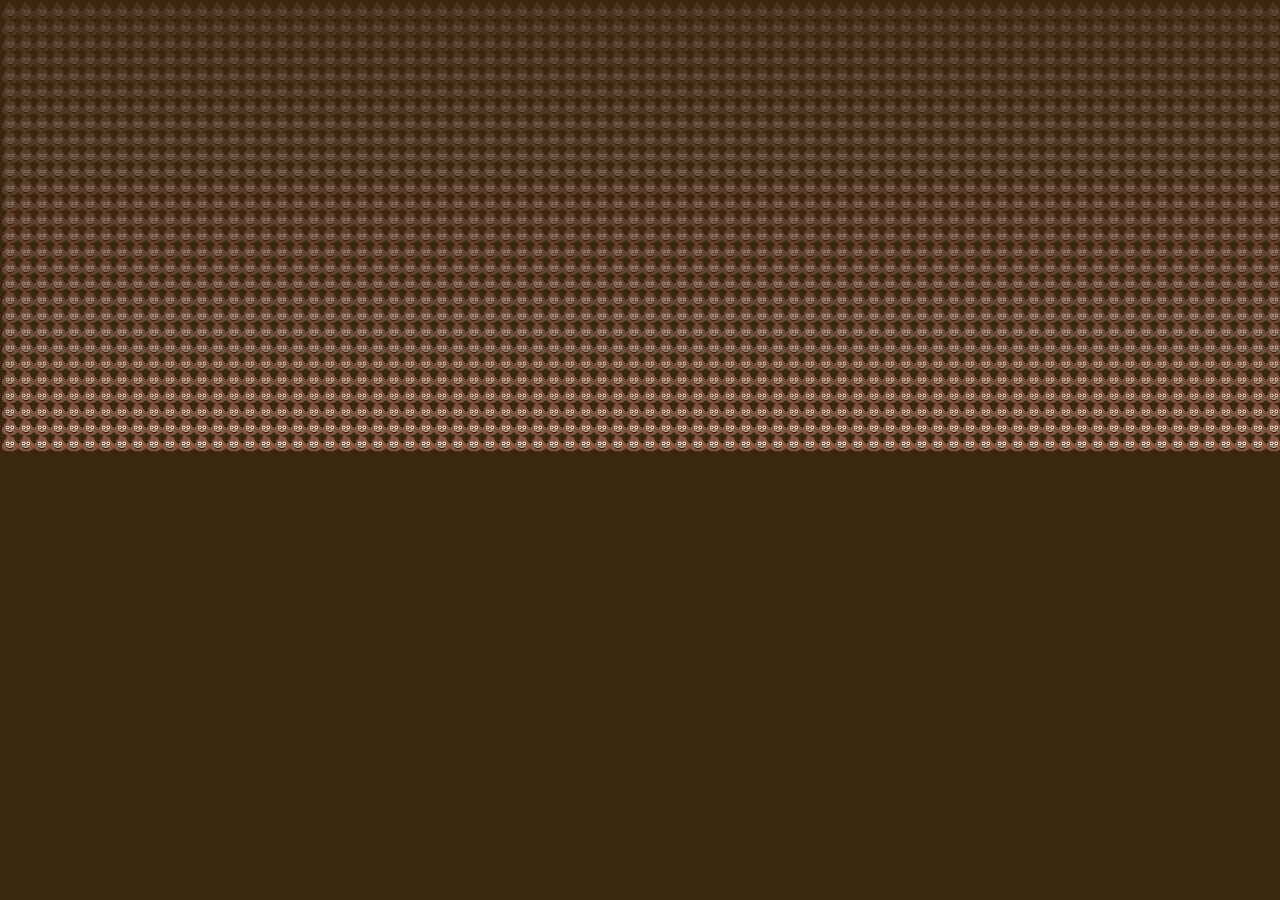
==== index.html @ 9b3a507b "Update HTML structure and metadata" ====
<!DOCTYPE html>
<html lang="de">
<head>
    <meta charset="UTF-8">
    <meta name="viewport" content="width=device-width, initial-scale=1.0">
    <title>Shit happens</title>
    <link rel="stylesheet" href="style.css">
</head>
<body>
    
    <canvas id="matrix-canvas"></canvas>

    <script src="script.js" defer></script>

</body>
</html>
---- style.css ----
body, html {
    margin: 0;
    padding: 0;
    overflow: hidden; /* Verhindert Scrollbalken */
    
    /* Dunkelbrauner Hintergrund passend zum Thema */
    background-color: #3B2B1B; 
}

#matrix-canvas {
    display: block;
    width: 100vw;  /* 100% der Ansichtsfenster-Breite */
    height: 100vh; /* 100% der Ansichtsfenster-Höhe */
}
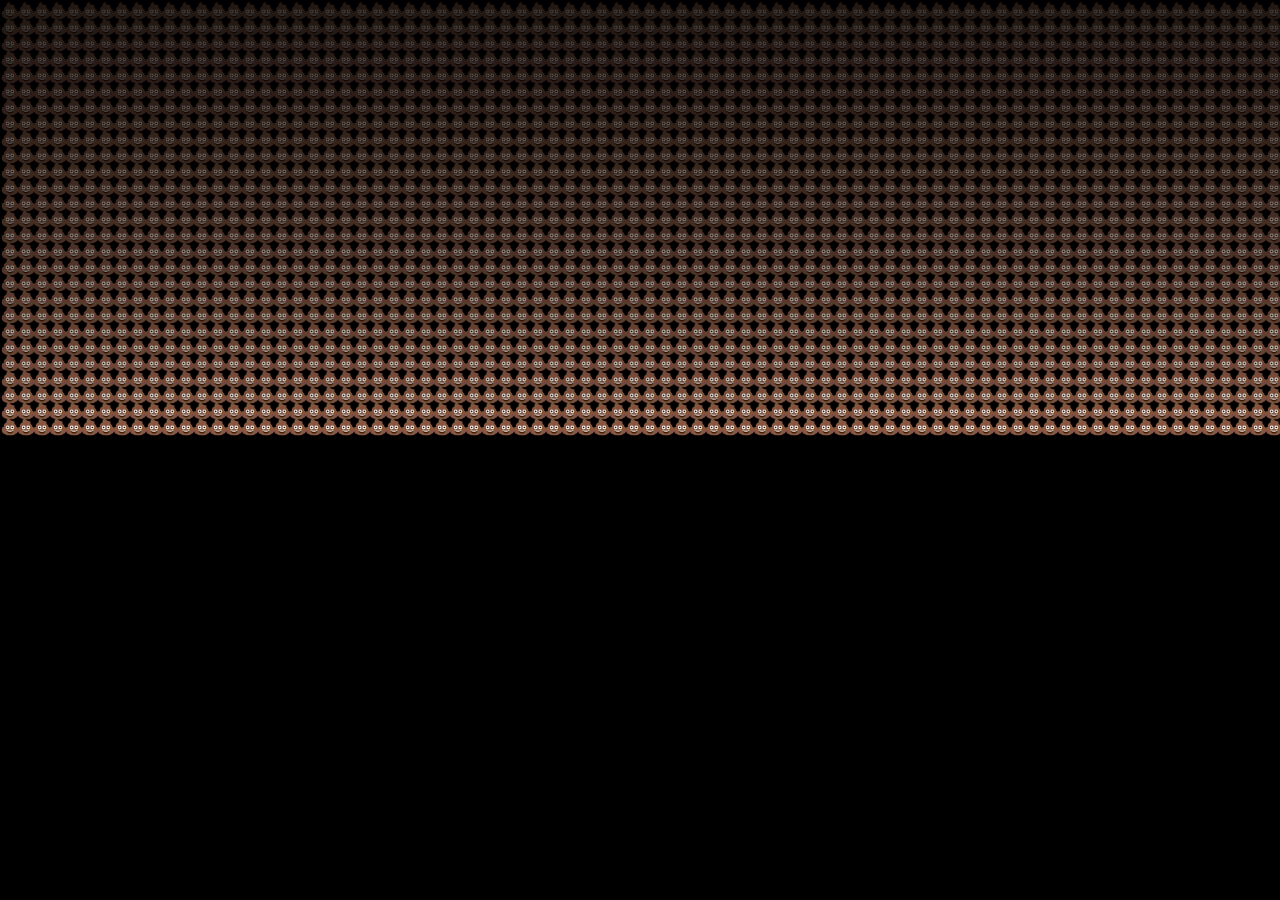
==== commit 6382a179: "Change title and favicon in index.html" ====
--- a/index.html
+++ b/index.html
@@ -3,7 +3,10 @@
 <head>
     <meta charset="UTF-8">
     <meta name="viewport" content="width=device-width, initial-scale=1.0">
-    <title>Shit happens</title>
+    <title>Matrix Effekt</title>
+    
+    <link rel="icon" href="data:image/svg+xml,<svg xmlns=%22http://www.w3.org/2000/svg%22 viewBox=%220 0 100 100%22><text y=%22.9em%22 font-size=%2290%22>💩</text></svg>">
+    
     <link rel="stylesheet" href="style.css">
 </head>
 <body>
--- a/style.css
+++ b/style.css
@@ -1,12 +1,14 @@
+/* Setzt den Browser-Standardabstand zurück */
 body, html {
     margin: 0;
     padding: 0;
     overflow: hidden; /* Verhindert Scrollbalken */
     
-    /* Dunkelbrauner Hintergrund passend zum Thema */
-    background-color: #3B2B1B; 
+    /* Reines Schwarz für maximalen Kontrast */
+    background-color: #000; 
 }
 
+/* Stellt sicher, dass die Leinwand den gesamten Bildschirm einnimmt */
 #matrix-canvas {
     display: block;
     width: 100vw;  /* 100% der Ansichtsfenster-Breite */
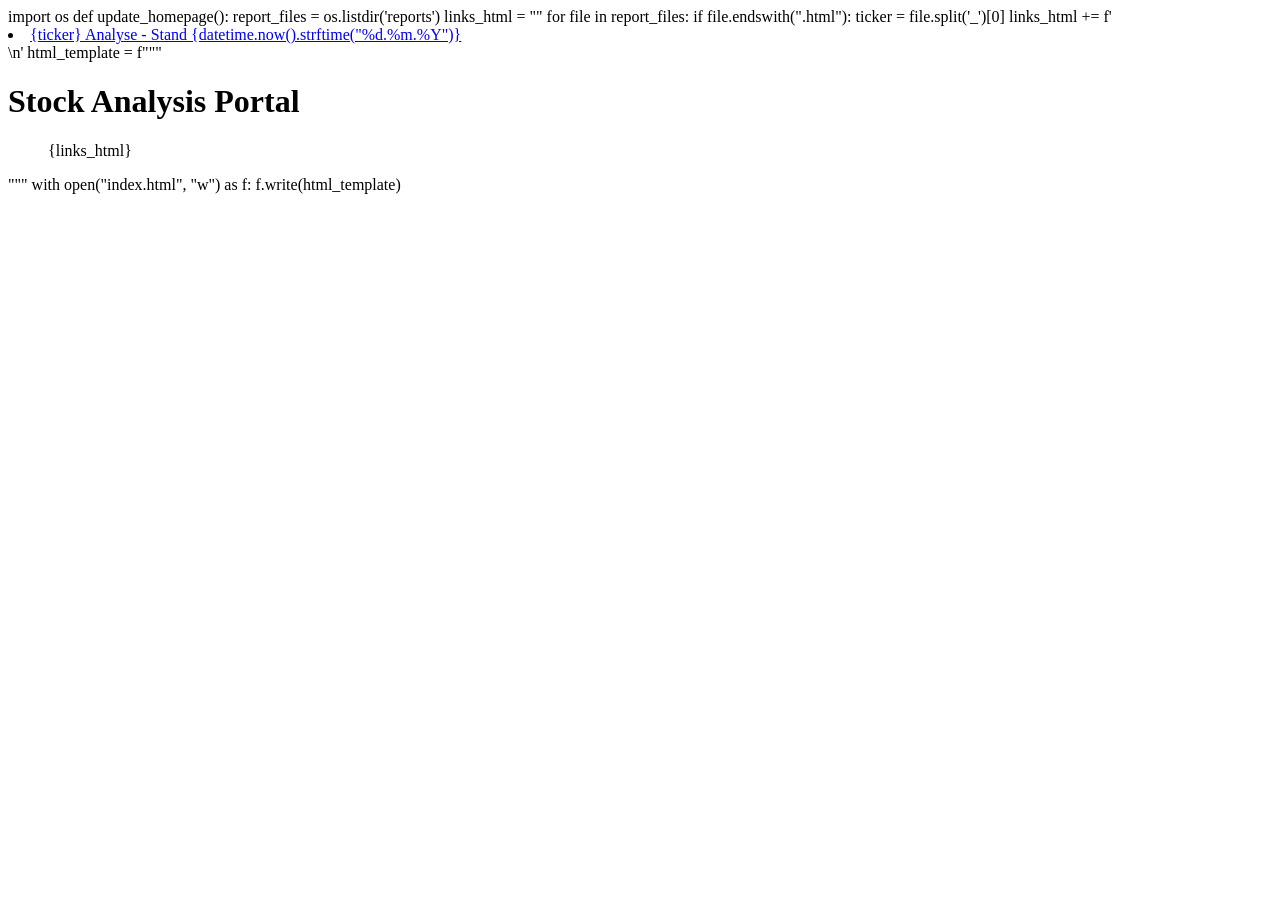
==== commit c03ba734: "new hompage" ====
--- a/index.html
+++ b/index.html
@@ -1,19 +1,22 @@
-<!DOCTYPE html>
-<html lang="de">
-<head>
-    <meta charset="UTF-8">
-    <meta name="viewport" content="width=device-width, initial-scale=1.0">
-    <title>Matrix Effekt</title>
+import os
+
+def update_homepage():
+    report_files = os.listdir('reports')
+    links_html = ""
     
-    <link rel="icon" href="data:image/svg+xml,<svg xmlns=%22http://www.w3.org/2000/svg%22 viewBox=%220 0 100 100%22><text y=%22.9em%22 font-size=%2290%22>💩</text></svg>">
+    for file in report_files:
+        if file.endswith(".html"):
+            ticker = file.split('_')[0]
+            links_html += f'<li><a href="reports/{file}">{ticker} Analyse - Stand {datetime.now().strftime("%d.%m.%Y")}</a></li>\n'
     
-    <link rel="stylesheet" href="style.css">
-</head>
-<body>
-    
-    <canvas id="matrix-canvas"></canvas>
-
-    <script src="script.js" defer></script>
-
-</body>
-</html>
+    html_template = f"""
+    <html>
+    <head><title>Meine Aktien-Analysen</title></head>
+    <body>
+        <h1>Stock Analysis Portal</h1>
+        <ul>{links_html}</ul>
+    </body>
+    </html>
+    """
+    with open("index.html", "w") as f:
+        f.write(html_template)
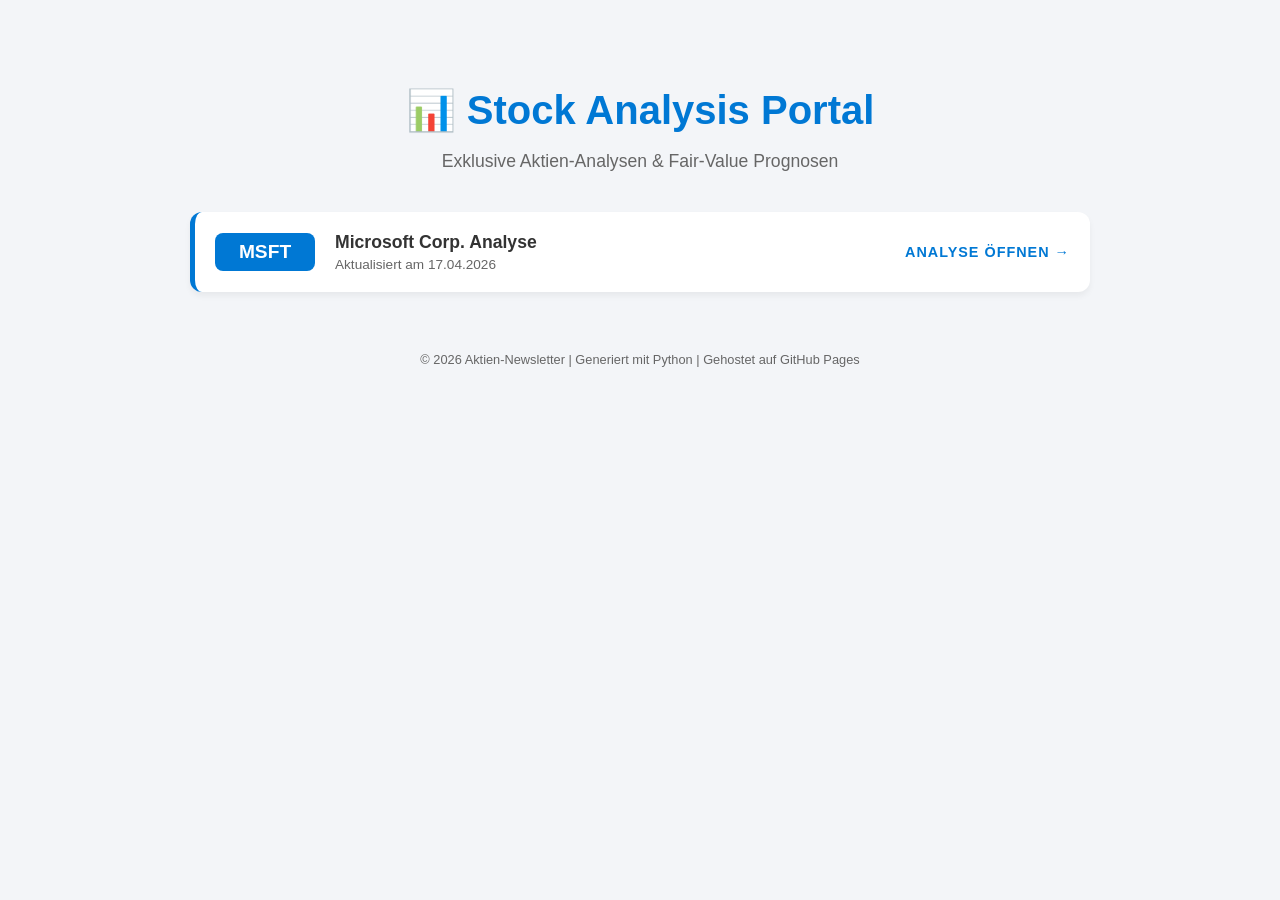
==== commit 2dcccc86: "Fix vom Unfall" ====
--- a/index.html
+++ b/index.html
@@ -1,22 +1,152 @@
-import os
+<!DOCTYPE html>
+<html lang="de">
+<head>
+    <meta charset="UTF-8">
+    <meta name="viewport" content="width=device-width, initial-scale=1.0">
+    <title>Aktien-Analyse Portal</title>
+    <style>
+        /* Modernes Design-Setup */
+        :root {
+            --primary-color: #0078d4;
+            --bg-color: #f3f5f8;
+            --card-bg: #ffffff;
+            --text-main: #333;
+            --text-muted: #666;
+        }
 
-def update_homepage():
-    report_files = os.listdir('reports')
-    links_html = ""
-    
-    for file in report_files:
-        if file.endswith(".html"):
-            ticker = file.split('_')[0]
-            links_html += f'<li><a href="reports/{file}">{ticker} Analyse - Stand {datetime.now().strftime("%d.%m.%Y")}</a></li>\n'
-    
-    html_template = f"""
-    <html>
-    <head><title>Meine Aktien-Analysen</title></head>
-    <body>
-        <h1>Stock Analysis Portal</h1>
-        <ul>{links_html}</ul>
-    </body>
-    </html>
-    """
-    with open("index.html", "w") as f:
-        f.write(html_template)
+        body {
+            font-family: 'Segoe UI', Roboto, Helvetica, Arial, sans-serif;
+            background-color: var(--bg-color);
+            color: var(--text-main);
+            margin: 0;
+            padding: 20px;
+            display: flex;
+            justify-content: center;
+        }
+
+        .container {
+            width: 100%;
+            max-width: 900px;
+            margin-top: 40px;
+        }
+
+        header {
+            text-align: center;
+            margin-bottom: 40px;
+        }
+
+        h1 {
+            color: var(--primary-color);
+            font-size: 2.5rem;
+            margin-bottom: 10px;
+        }
+
+        .subtitle {
+            color: var(--text-muted);
+            font-size: 1.1rem;
+        }
+
+        /* Liste der Analysen */
+        .report-grid {
+            display: grid;
+            grid-template-columns: 1fr;
+            gap: 15px;
+        }
+
+        .report-card {
+            background: var(--card-bg);
+            padding: 20px;
+            border-radius: 12px;
+            box-shadow: 0 4px 6px rgba(0,0,0,0.05);
+            display: flex;
+            justify-content: space-between;
+            align-items: center;
+            transition: transform 0.2s, box-shadow 0.2s;
+            text-decoration: none;
+            color: inherit;
+            border-left: 5px solid var(--primary-color);
+        }
+
+        .report-card:hover {
+            transform: translateY(-2px);
+            box-shadow: 0 8px 15px rgba(0,0,0,0.1);
+        }
+
+        .ticker-info {
+            display: flex;
+            align-items: center;
+        }
+
+        .ticker-symbol {
+            background: var(--primary-color);
+            color: white;
+            padding: 8px 15px;
+            border-radius: 8px;
+            font-weight: bold;
+            font-size: 1.2rem;
+            margin-right: 20px;
+            min-width: 70px;
+            text-align: center;
+        }
+
+        .report-meta {
+            display: flex;
+            flex-direction: column;
+        }
+
+        .report-title {
+            font-weight: 600;
+            font-size: 1.1rem;
+        }
+
+        .report-date {
+            font-size: 0.85rem;
+            color: var(--text-muted);
+            margin-top: 4px;
+        }
+
+        .open-btn {
+            color: var(--primary-color);
+            font-weight: bold;
+            font-size: 0.9rem;
+            text-transform: uppercase;
+            letter-spacing: 1px;
+        }
+
+        footer {
+            text-align: center;
+            margin-top: 60px;
+            color: var(--text-muted);
+            font-size: 0.8rem;
+        }
+    </style>
+</head>
+<body>
+
+<div class="container">
+    <header>
+        <h1>📊 Stock Analysis Portal</h1>
+        <p class="subtitle">Exklusive Aktien-Analysen & Fair-Value Prognosen</p>
+    </header>
+
+    <div class="report-list">
+        <a href="reports/MSFT_Report.html" class="report-card">
+            <div class="ticker-info">
+                <div class="ticker-symbol">MSFT</div>
+                <div class="report-meta">
+                    <span class="report-title">Microsoft Corp. Analyse</span>
+                    <span class="report-date">Aktualisiert am 17.04.2026</span>
+                </div>
+            </div>
+            <div class="open-btn">Analyse öffnen &rarr;</div>
+        </a>
+
+        </div>
+
+    <footer>
+        &copy; 2026 Aktien-Newsletter | Generiert mit Python | Gehostet auf GitHub Pages
+    </footer>
+</div>
+
+</body>
+</html>
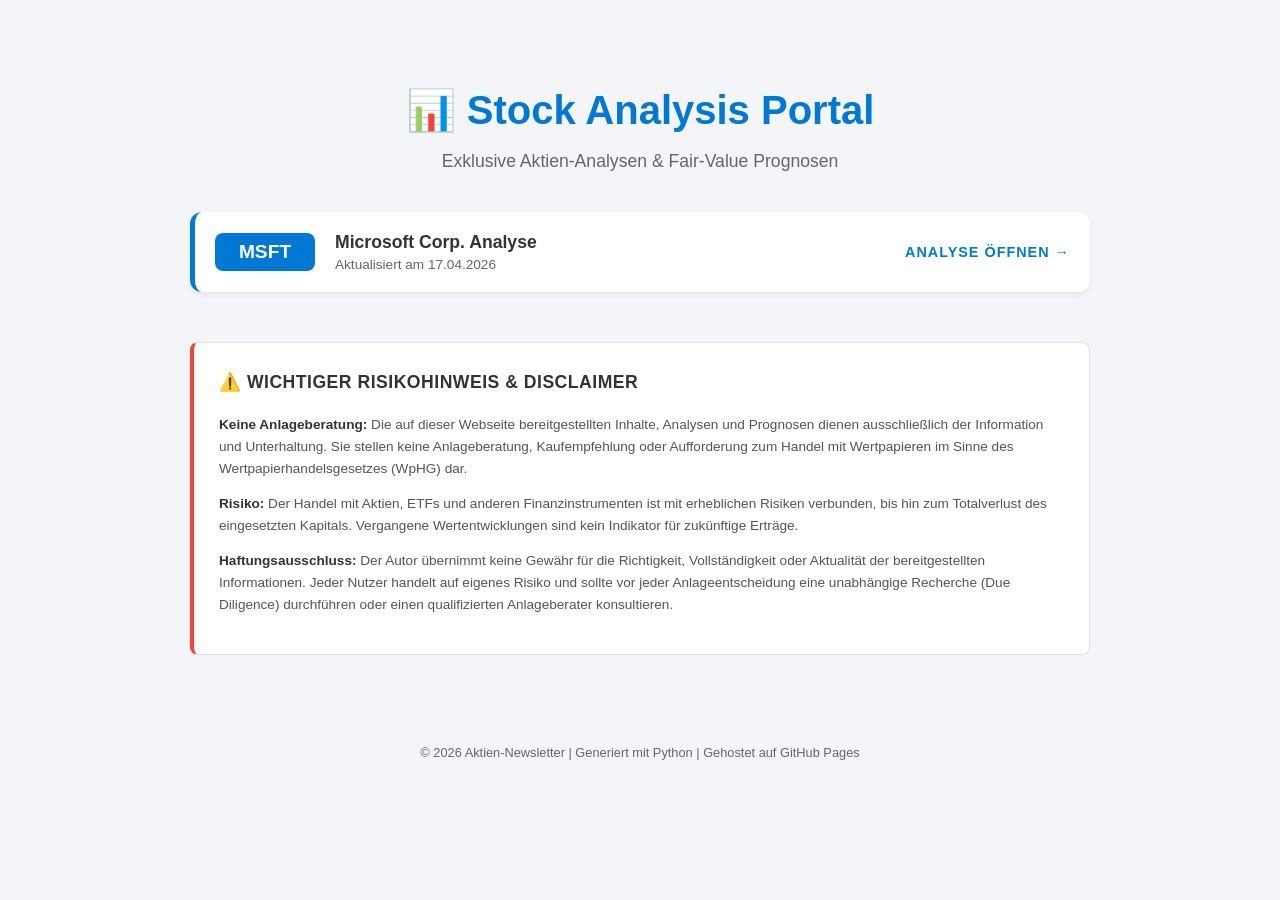
==== commit 939992fc: "Add disclaimer section to index.html Added a disclaimer section with important risk warnings regardi" ====
--- a/index.html
+++ b/index.html
@@ -4,122 +4,7 @@
     <meta charset="UTF-8">
     <meta name="viewport" content="width=device-width, initial-scale=1.0">
     <title>Aktien-Analyse Portal</title>
-    <style>
-        /* Modernes Design-Setup */
-        :root {
-            --primary-color: #0078d4;
-            --bg-color: #f3f5f8;
-            --card-bg: #ffffff;
-            --text-main: #333;
-            --text-muted: #666;
-        }
-
-        body {
-            font-family: 'Segoe UI', Roboto, Helvetica, Arial, sans-serif;
-            background-color: var(--bg-color);
-            color: var(--text-main);
-            margin: 0;
-            padding: 20px;
-            display: flex;
-            justify-content: center;
-        }
-
-        .container {
-            width: 100%;
-            max-width: 900px;
-            margin-top: 40px;
-        }
-
-        header {
-            text-align: center;
-            margin-bottom: 40px;
-        }
-
-        h1 {
-            color: var(--primary-color);
-            font-size: 2.5rem;
-            margin-bottom: 10px;
-        }
-
-        .subtitle {
-            color: var(--text-muted);
-            font-size: 1.1rem;
-        }
-
-        /* Liste der Analysen */
-        .report-grid {
-            display: grid;
-            grid-template-columns: 1fr;
-            gap: 15px;
-        }
-
-        .report-card {
-            background: var(--card-bg);
-            padding: 20px;
-            border-radius: 12px;
-            box-shadow: 0 4px 6px rgba(0,0,0,0.05);
-            display: flex;
-            justify-content: space-between;
-            align-items: center;
-            transition: transform 0.2s, box-shadow 0.2s;
-            text-decoration: none;
-            color: inherit;
-            border-left: 5px solid var(--primary-color);
-        }
-
-        .report-card:hover {
-            transform: translateY(-2px);
-            box-shadow: 0 8px 15px rgba(0,0,0,0.1);
-        }
-
-        .ticker-info {
-            display: flex;
-            align-items: center;
-        }
-
-        .ticker-symbol {
-            background: var(--primary-color);
-            color: white;
-            padding: 8px 15px;
-            border-radius: 8px;
-            font-weight: bold;
-            font-size: 1.2rem;
-            margin-right: 20px;
-            min-width: 70px;
-            text-align: center;
-        }
-
-        .report-meta {
-            display: flex;
-            flex-direction: column;
-        }
-
-        .report-title {
-            font-weight: 600;
-            font-size: 1.1rem;
-        }
-
-        .report-date {
-            font-size: 0.85rem;
-            color: var(--text-muted);
-            margin-top: 4px;
-        }
-
-        .open-btn {
-            color: var(--primary-color);
-            font-weight: bold;
-            font-size: 0.9rem;
-            text-transform: uppercase;
-            letter-spacing: 1px;
-        }
-
-        footer {
-            text-align: center;
-            margin-top: 60px;
-            color: var(--text-muted);
-            font-size: 0.8rem;
-        }
-    </style>
+    <link rel="stylesheet" href="style.css">
 </head>
 <body>
 
@@ -129,24 +14,26 @@
         <p class="subtitle">Exklusive Aktien-Analysen & Fair-Value Prognosen</p>
     </header>
 
-    <div class="report-list">
-        <a href="reports/MSFT_Report.html" class="report-card">
-            <div class="ticker-info">
-                <div class="ticker-symbol">MSFT</div>
-                <div class="report-meta">
-                    <span class="report-title">Microsoft Corp. Analyse</span>
-                    <span class="report-date">Aktualisiert am 17.04.2026</span>
-                </div>
-            </div>
-            <div class="open-btn">Analyse öffnen &rarr;</div>
-        </a>
+    <div id="report-grid" class="report-list"></div>
 
-        </div>
-
+    <section class="disclaimer-box">
+    <h3>⚠️ Wichtiger Risikohinweis & Disclaimer</h3>
+    <p>
+        <strong>Keine Anlageberatung:</strong> Die auf dieser Webseite bereitgestellten Inhalte, Analysen und Prognosen dienen ausschließlich der Information und Unterhaltung. Sie stellen keine Anlageberatung, Kaufempfehlung oder Aufforderung zum Handel mit Wertpapieren im Sinne des Wertpapierhandelsgesetzes (WpHG) dar.
+    </p>
+    <p>
+        <strong>Risiko:</strong> Der Handel mit Aktien, ETFs und anderen Finanzinstrumenten ist mit erheblichen Risiken verbunden, bis hin zum Totalverlust des eingesetzten Kapitals. Vergangene Wertentwicklungen sind kein Indikator für zukünftige Erträge.
+    </p>
+    <p>
+        <strong>Haftungsausschluss:</strong> Der Autor übernimmt keine Gewähr für die Richtigkeit, Vollständigkeit oder Aktualität der bereitgestellten Informationen. Jeder Nutzer handelt auf eigenes Risiko und sollte vor jeder Anlageentscheidung eine unabhängige Recherche (Due Diligence) durchführen oder einen qualifizierten Anlageberater konsultieren.
+    </p>
+    </section>
+    
     <footer>
         &copy; 2026 Aktien-Newsletter | Generiert mit Python | Gehostet auf GitHub Pages
     </footer>
 </div>
 
+<script src="script.js"></script>
 </body>
 </html>
--- a/style.css
+++ b/style.css
@@ -0,0 +1,135 @@
+:root {
+    --primary-color: #0078d4;
+    --bg-color: #f3f5f8;
+    --card-bg: #ffffff;
+    --text-main: #333;
+    --text-muted: #666;
+}
+
+body {
+    font-family: 'Segoe UI', Roboto, Helvetica, Arial, sans-serif;
+    background-color: var(--bg-color);
+    color: var(--text-main);
+    margin: 0;
+    padding: 20px;
+    display: flex;
+    justify-content: center;
+}
+
+.container {
+    width: 100%;
+    max-width: 900px;
+    margin-top: 40px;
+}
+
+header {
+    text-align: center;
+    margin-bottom: 40px;
+}
+
+h1 {
+    color: var(--primary-color);
+    font-size: 2.5rem;
+    margin-bottom: 10px;
+}
+
+.subtitle {
+    color: var(--text-muted);
+    font-size: 1.1rem;
+}
+
+.report-card {
+    background: var(--card-bg);
+    padding: 20px;
+    border-radius: 12px;
+    box-shadow: 0 4px 6px rgba(0,0,0,0.05);
+    display: flex;
+    justify-content: space-between;
+    align-items: center;
+    transition: transform 0.2s, box-shadow 0.2s;
+    text-decoration: none;
+    color: inherit;
+    border-left: 5px solid var(--primary-color);
+    margin-bottom: 15px;
+}
+
+.report-card:hover {
+    transform: translateY(-2px);
+    box-shadow: 0 8px 15px rgba(0,0,0,0.1);
+}
+
+.ticker-info {
+    display: flex;
+    align-items: center;
+}
+
+.ticker-symbol {
+    background: var(--primary-color);
+    color: white;
+    padding: 8px 15px;
+    border-radius: 8px;
+    font-weight: bold;
+    font-size: 1.2rem;
+    margin-right: 20px;
+    min-width: 70px;
+    text-align: center;
+}
+
+.report-meta {
+    display: flex;
+    flex-direction: column;
+}
+
+.report-title {
+    font-weight: 600;
+    font-size: 1.1rem;
+}
+
+.report-date {
+    font-size: 0.85rem;
+    color: var(--text-muted);
+    margin-top: 4px;
+}
+
+.open-btn {
+    color: var(--primary-color);
+    font-weight: bold;
+    font-size: 0.9rem;
+    text-transform: uppercase;
+    letter-spacing: 1px;
+}
+
+footer {
+    text-align: center;
+    margin-top: 60px;
+    color: var(--text-muted);
+    font-size: 0.8rem;
+}
+.disclaimer-box {
+    margin-top: 50px;
+    padding: 25px;
+    background-color: #ffffff;
+    border: 1px solid #e0e0e0;
+    border-left: 4px solid #f44336; /* Rote Warnlinie */
+    border-radius: 8px;
+    font-size: 0.85rem;
+    color: #555;
+    line-height: 1.6;
+}
+
+.disclaimer-box h3 {
+    margin-top: 0;
+    color: #333;
+    font-size: 1.1rem;
+    text-transform: uppercase;
+    letter-spacing: 0.5px;
+}
+
+.disclaimer-box strong {
+    color: #333;
+}
+
+footer {
+    padding-top: 30px;
+    padding-bottom: 30px;
+}
